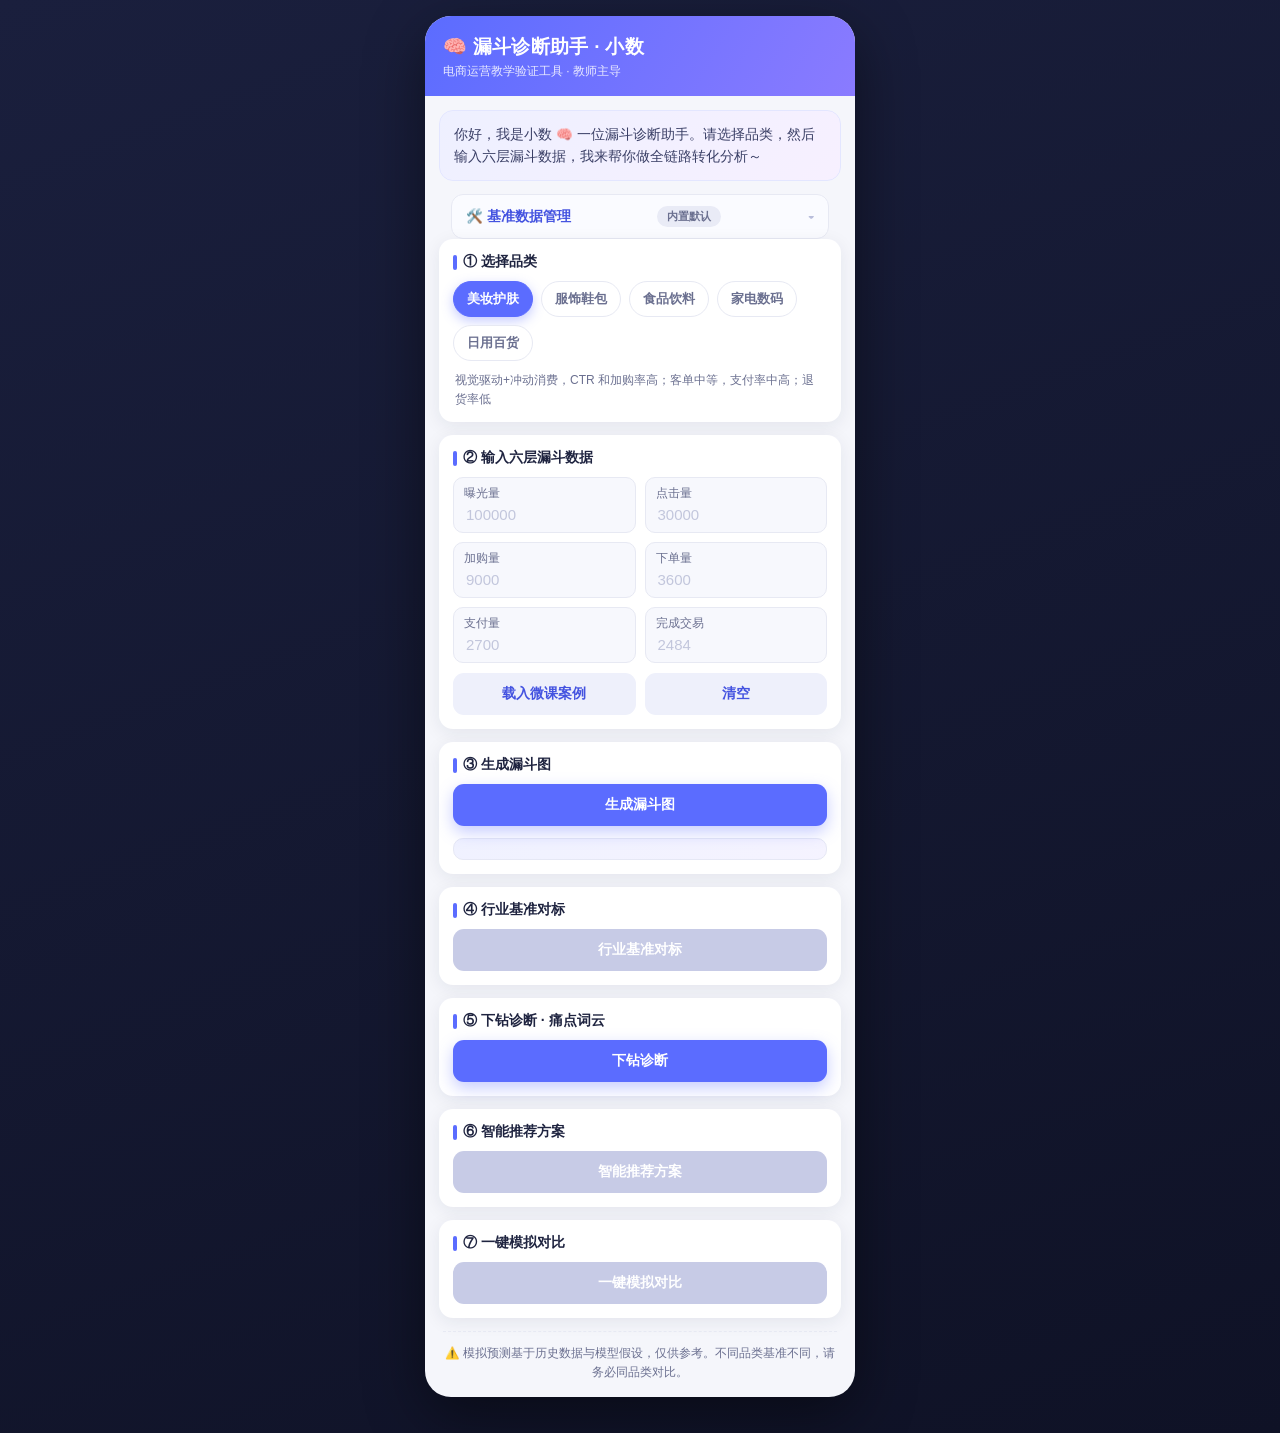
==== index.html @ 8b8bbb86 "小数漏斗诊断助手 H5：ECharts漏斗/对标对比/下钻词云/基准数据动态导入 - 纯前端无后端，适配 Cloudflare Pages 免费静态托管 - ECharts 漏斗图 + 行业基准对标柱" ====
<!DOCTYPE html>
<html lang="zh-CN">
<head>
  <meta charset="UTF-8" />
  <meta name="viewport" content="width=device-width, initial-scale=1.0, maximum-scale=1.0, user-scalable=no, viewport-fit=cover" />
  <meta name="theme-color" content="#5b6cff" />
  <title>漏斗诊断助手 · 小数</title>
  <meta name="description" content="电商数据分析教学工具：输入六层漏斗数据，生成漏斗图、行业基准对标、智能推荐方案与四方案模拟对比。纯前端，无需后端。" />
  <link rel="stylesheet" href="css/style.css" />
</head>
<body>
  <div class="phone">
    <!-- 顶部标题栏 -->
    <header class="app-bar">
      <div class="app-bar-title">🧠 漏斗诊断助手 · 小数</div>
      <div class="app-bar-sub">电商运营教学验证工具 · 教师主导</div>
    </header>

    <main class="screen">
      <!-- 欢迎语 -->
      <section class="welcome" id="welcome"></section>

      <!-- 基准数据管理（导入 / 导出 / 一键更新 / 恢复默认） -->
      <details class="data-mgr" id="data-mgr">
        <summary class="data-mgr-sum">
          <span>🛠️ 基准数据管理</span>
          <span class="src-badge" id="src-badge">内置默认</span>
        </summary>
        <div class="data-mgr-body">
          <p class="dm-hint">基准、方案、词云等参考数据均可编辑。修改后导出 JSON，下次可一键更新，保持数据最新。</p>
          <div class="dm-actions">
            <button class="btn btn-sm" id="btn-export">⬇️ 导出当前JSON</button>
            <button class="btn btn-sm" id="btn-import">⬆️ 导入JSON文件</button>
            <input type="file" id="file-import" accept=".json,application/json" hidden />
            <button class="btn btn-sm btn-warn" id="btn-reset-config">↺ 恢复内置默认</button>
          </div>
          <div class="dm-update">
            <label class="dm-url-label" for="update-url">一键更新地址</label>
            <div class="dm-url-row">
              <input type="text" id="update-url" class="dm-url" placeholder="./benchmark.json" value="./benchmark.json" inputmode="url" />
              <button class="btn btn-sm btn-primary" id="btn-fetch-update">🔄 一键更新</button>
            </div>
          </div>
          <p class="dm-note" id="dm-note"></p>
        </div>
      </details>

      <!-- 品类选择 -->
      <section class="block">
        <div class="block-title">① 选择品类</div>
        <div class="cat-chips" id="cat-chips"></div>
        <p class="bench-logic" id="bench-logic"></p>
        <span class="lock-badge" id="lock-badge">✦ 微课案例已锁定</span>
      </section>

      <!-- 数据输入 -->
      <section class="block">
        <div class="block-title">② 输入六层漏斗数据</div>
        <div class="input-grid">
          <label class="field"><span>曝光量</span><input id="in-exposure" type="number" inputmode="numeric" placeholder="100000" /></label>
          <label class="field"><span>点击量</span><input id="in-click" type="number" inputmode="numeric" placeholder="30000" /></label>
          <label class="field"><span>加购量</span><input id="in-cart" type="number" inputmode="numeric" placeholder="9000" /></label>
          <label class="field"><span>下单量</span><input id="in-order" type="number" inputmode="numeric" placeholder="3600" /></label>
          <label class="field"><span>支付量</span><input id="in-pay" type="number" inputmode="numeric" placeholder="2700" /></label>
          <label class="field"><span>完成交易</span><input id="in-finish" type="number" inputmode="numeric" placeholder="2484" /></label>
        </div>
        <div class="btn-row">
          <button class="btn btn-ghost" id="btn-course">载入微课案例</button>
          <button class="btn btn-ghost" id="btn-reset">清空</button>
        </div>
      </section>

      <!-- 漏斗图 -->
      <section class="block">
        <div class="block-title">③ 生成漏斗图</div>
        <button class="btn btn-primary" id="btn-funnel">生成漏斗图</button>
        <div class="funnel-wrap" id="funnel-wrap"></div>
        <div class="funnel-overall" id="funnel-overall"></div>
      </section>

      <!-- 行业基准对标（含漏斗图对比） -->
      <section class="block">
        <div class="block-title">④ 行业基准对标</div>
        <button class="btn btn-primary" id="btn-bench">行业基准对标</button>
        <div class="benchmark-wrap" id="benchmark-wrap"></div>
      </section>

      <!-- 下钻诊断 · 痛点词云 -->
      <section class="block">
        <div class="block-title">⑤ 下钻诊断 · 痛点词云</div>
        <button class="btn btn-primary" id="btn-drill">下钻诊断</button>
        <div class="drill-wrap" id="drill-wrap"></div>
      </section>

      <!-- 智能推荐方案 -->
      <section class="block">
        <div class="block-title">⑥ 智能推荐方案</div>
        <button class="btn btn-primary" id="btn-plans">智能推荐方案</button>
        <div class="plans-wrap" id="plans-wrap"></div>
      </section>

      <!-- 一键模拟对比 -->
      <section class="block">
        <div class="block-title">⑦ 一键模拟对比</div>
        <button class="btn btn-primary" id="btn-compare">一键模拟对比</button>
        <div class="compare-wrap" id="compare-wrap"></div>
      </section>

      <!-- 免责声明 -->
      <footer class="disclaimer" id="disclaimer"></footer>
    </main>
  </div>

  <div class="toast" id="toast"></div>

  <script src="vendor/echarts.min.js"></script>
  <script src="vendor/echarts-wordcloud.min.js"></script>
  <script src="js/data.js"></script>
  <script src="js/app.js"></script>
</body>
</html>
---- css/style.css ----
/* ============================================================
 * 小数 · 漏斗诊断助手 — 移动端 H5 样式
 * ============================================================ */
:root {
  --bg: #0f1226;
  --screen: #f5f6fb;
  --card: #ffffff;
  --ink: #1f2440;
  --ink-soft: #6b7090;
  --primary: #5b6cff;
  --primary-d: #4453e0;
  --good: #1faa6b;   /* 🟢 */
  --mid: #e0a300;    /* 🟡 */
  --low: #e5484d;    /* 🔴 */
  --line: #e7e9f3;
  --radius: 14px;
  --shadow: 0 4px 18px rgba(31, 36, 64, 0.08);
}

* { box-sizing: border-box; -webkit-tap-highlight-color: transparent; }
html, body { margin: 0; padding: 0; }
body {
  font-family: -apple-system, BlinkMacSystemFont, "PingFang SC", "Microsoft YaHei", "Segoe UI", Roboto, sans-serif;
  background: linear-gradient(160deg, #1a1f3d 0%, #0f1226 100%);
  color: var(--ink);
  display: flex;
  justify-content: center;
  min-height: 100vh;
  padding: 16px 0 36px;
}

/* 手机外框 */
.phone {
  width: 100%;
  max-width: 430px;
  min-height: 92vh;
  background: var(--screen);
  border-radius: 26px;
  overflow: hidden;
  box-shadow: 0 18px 60px rgba(0, 0, 0, 0.45);
  display: flex;
  flex-direction: column;
}

/* 顶部栏 */
.app-bar {
  background: linear-gradient(120deg, var(--primary), #8a7bff);
  color: #fff;
  padding: 18px 18px 16px;
}
.app-bar-title { font-size: 19px; font-weight: 700; letter-spacing: .3px; }
.app-bar-sub { font-size: 12px; opacity: .85; margin-top: 3px; }

.screen { padding: 14px 14px 8px; overflow-y: auto; flex: 1; }

/* 通用块 */
.block {
  background: var(--card);
  border-radius: var(--radius);
  padding: 14px;
  margin-bottom: 13px;
  box-shadow: var(--shadow);
}
.block-title {
  font-size: 14px;
  font-weight: 700;
  margin-bottom: 10px;
  color: var(--ink);
  display: flex;
  align-items: center;
  gap: 6px;
}
.block-title::before {
  content: "";
  width: 4px; height: 15px;
  background: var(--primary);
  border-radius: 2px;
}

.welcome {
  background: linear-gradient(135deg, #eef0ff, #f7f0ff);
  border: 1px solid #e3e6ff;
  border-radius: var(--radius);
  padding: 13px 14px;
  font-size: 13.5px;
  line-height: 1.6;
  color: #3a3f66;
  margin-bottom: 13px;
}

/* 品类 chips */
.cat-chips { display: flex; flex-wrap: wrap; gap: 8px; }
.cat-chip {
  border: 1.5px solid var(--line);
  background: #fff;
  color: var(--ink-soft);
  border-radius: 999px;
  padding: 8px 13px;
  font-size: 13px;
  font-weight: 600;
  cursor: pointer;
  transition: all .15s;
}
.cat-chip.active {
  border-color: var(--primary);
  background: var(--primary);
  color: #fff;
  box-shadow: 0 4px 12px rgba(91, 108, 255, .35);
}
.bench-logic {
  font-size: 12px;
  color: var(--ink-soft);
  line-height: 1.55;
  margin: 10px 2px 0;
}
.lock-badge {
  display: none;
  margin-top: 10px;
  background: #fff4e0;
  color: #a9700a;
  border: 1px solid #ffd699;
  border-radius: 8px;
  padding: 6px 10px;
  font-size: 12px;
  font-weight: 600;
}
.lock-badge.show { display: inline-block; }

/* 输入区 */
.input-grid {
  display: grid;
  grid-template-columns: 1fr 1fr;
  gap: 9px;
}
.field {
  display: flex;
  flex-direction: column;
  gap: 4px;
  background: #f7f8fd;
  border: 1px solid var(--line);
  border-radius: 10px;
  padding: 8px 10px;
}
.field span { font-size: 11.5px; color: var(--ink-soft); }
.field input {
  border: none;
  background: transparent;
  font-size: 15px;
  font-weight: 600;
  color: var(--ink);
  width: 100%;
  outline: none;
}
.field input::placeholder { color: #c2c6dc; font-weight: 400; }

.btn-row { display: flex; gap: 9px; margin-top: 10px; }
.btn {
  flex: 1;
  border: none;
  border-radius: 11px;
  padding: 12px;
  font-size: 14px;
  font-weight: 700;
  cursor: pointer;
  transition: transform .08s, opacity .15s;
}
.btn:active { transform: scale(.98); }
.btn-primary {
  width: 100%;
  background: var(--primary);
  color: #fff;
  box-shadow: 0 6px 16px rgba(91, 108, 255, .35);
}
.btn-primary:disabled {
  background: #c7cbe6;
  color: #fff;
  box-shadow: none;
  cursor: not-allowed;
}
.btn-ghost {
  background: #eef0fb;
  color: var(--primary-d);
}
.btn-sm {
  flex: 1 1 auto;
  min-width: 96px;
  padding: 9px 10px;
  font-size: 12.5px;
  font-weight: 600;
  border-radius: 9px;
  background: #eef0fb;
  color: var(--primary-d);
  box-shadow: none;
}
.btn-sm.btn-primary { background: var(--primary); color: #fff; box-shadow: 0 4px 12px rgba(91,108,255,.3); }
.btn-warn { background: #fff3e6; color: #c9711a; }
.btn-sm:active { transform: scale(.98); }

/* 漏斗图 */
.funnel-wrap { margin-top: 12px; }
.hdot {
  display: inline-block;
  width: 10px;
  height: 10px;
  border-radius: 50%;
  flex-shrink: 0;
  vertical-align: middle;
}
.hdot.good { background: var(--good); box-shadow: 0 0 0 2px rgba(31, 170, 107, .25); }
.hdot.mid  { background: var(--mid);  box-shadow: 0 0 0 2px rgba(224, 163, 0, .22); }
.hdot.low  { background: var(--low);  box-shadow: 0 0 0 2px rgba(229, 72, 77, .25); }
.hdot.neutral { background: #6a7bff; box-shadow: 0 0 0 2px rgba(106, 123, 255, .22); }

.funnel-chart { margin-top: 6px; }
.funnel-caption {
  text-align: center;
  font-size: 11.5px;
  color: var(--ink-soft);
  margin: 6px 0 14px;
  line-height: 1.7;
}

/* ECharts 容器 */
.echart-box {
  width: 100%;
  height: 300px;
  margin: 4px auto 0;
}
.echart-box--sm { height: 250px; }
.echart-box--cloud { height: 210px; }

/* 漏斗数据明细表 */
.funnel-table {
  border: 1px solid #eceef6;
  border-radius: 12px;
  overflow: hidden;
  background: #fff;
}
.fc-row {
  display: grid;
  grid-template-columns: 1.1fr 1fr 1.3fr 1.6fr;
  align-items: center;
  gap: 6px;
  padding: 11px 12px;
  font-size: 12.5px;
  border-bottom: 1px solid #f1f2f8;
}
.fc-row:last-child { border-bottom: none; }
.fc-row.alert { background: #fff5f5; }
.fc-name { font-weight: 700; color: var(--ink); }
.fc-val { font-weight: 700; color: #2b2f48; font-variant-numeric: tabular-nums; }
.fc-share { color: var(--ink-soft); font-size: 11.5px; }
.fc-conv { display: flex; align-items: center; gap: 6px; flex-wrap: wrap; justify-content: flex-end; }
.fc-chip {
  display: inline-flex;
  align-items: center;
  gap: 4px;
  padding: 3px 8px;
  border-radius: 999px;
  font-weight: 700;
  font-size: 11.5px;
  background: #f1f2f8;
  color: #4a4f6a;
}
.fc-chip.good { background: rgba(31, 158, 107, .12); color: #1f9e6b; }
.fc-chip.mid  { background: rgba(217, 154, 0, .12);  color: #b07d00; }
.fc-chip.low  { background: rgba(229, 72, 77, .12);  color: #d23a3f; }
.fc-chip.neutral { background: rgba(106, 123, 255, .12); color: #5560e0; }
.fc-drop { font-size: 11px; color: #9aa0b5; }

.funnel-overall {
  margin-top: 12px;
  text-align: center;
  font-size: 13px;
  color: var(--ink);
  font-weight: 700;
  background: linear-gradient(90deg, rgba(106,123,255,.10), rgba(155,139,255,.10));
  border: 1px solid #e6e8f5;
  border-radius: 10px;
  padding: 10px;
}

/* 下钻诊断 + 痛点词云 */
.drill-cards {
  display: grid;
  grid-template-columns: 1fr 1fr;
  gap: 8px;
  margin: 4px 0 10px;
}
.drill-card {
  border: 1px solid var(--line);
  border-left: 4px solid #c9cee0;
  border-radius: 10px;
  padding: 10px 11px;
  background: #fff;
}
.drill-card.good { border-left-color: var(--good); }
.drill-card.mid  { border-left-color: var(--mid); }
.drill-card.low  { border-left-color: var(--low); background: #fff7f7; }
.drill-top { display: flex; justify-content: space-between; align-items: baseline; }
.drill-step { font-weight: 700; font-size: 13px; color: var(--ink); }
.drill-rate { font-weight: 800; font-size: 16px; color: #2b2f48; font-variant-numeric: tabular-nums; }
.drill-h { display: flex; align-items: center; gap: 5px; font-size: 11.5px; color: var(--ink-soft); margin: 4px 0 6px; }
.drill-text { font-size: 11.5px; color: #5a607c; line-height: 1.6; margin: 0; }
.drill-cloud-title {
  font-size: 12.5px;
  font-weight: 700;
  color: var(--ink);
  margin: 6px 0 4px;
  text-align: center;
}

/* 基准对标表 */
.card-title { font-size: 14px; font-weight: 700; margin-bottom: 10px; }
.card-title b { color: var(--primary-d); }
.bench-table {
  width: 100%;
  border-collapse: collapse;
  font-size: 12px;
}
.bench-table th, .bench-table td {
  padding: 8px 6px;
  text-align: center;
  border-bottom: 1px solid var(--line);
}
.bench-table th { color: var(--ink-soft); font-weight: 600; background: #f7f8fd; }
.bench-table td.c-step { text-align: left; font-weight: 600; }
.bench-table tr.low td.c-val { color: var(--low); font-weight: 700; }
.bench-table tr.good td.c-val { color: var(--good); font-weight: 700; }
.bench-table tr.low { background: #fff5f5; }
.bench-table tr.good { background: #f1fbf6; }
.bench-table td.c-health {
  text-align: left;
  display: flex;
  align-items: center;
  gap: 5px;
}
.bench-table .c-health span { font-size: 11px; color: var(--ink-soft); }
.bench-note .hdot { margin: 0 2px 0 6px; vertical-align: middle; }
.bench-note { font-size: 11.5px; color: var(--ink-soft); margin: 10px 2px 0; line-height: 1.6; }

/* 方案卡片 */
.plan-grid { display: grid; grid-template-columns: 1fr 1fr; gap: 10px; }
.plan-card {
  border: 1px solid var(--line);
  border-radius: 12px;
  padding: 11px;
  background: #fff;
}
.plan-card.best {
  border-color: var(--good);
  background: #f1fbf6;
  box-shadow: 0 4px 14px rgba(31, 170, 107, .2);
}
.plan-head { display: flex; align-items: center; gap: 6px; margin-bottom: 8px; flex-wrap: wrap; }
.plan-key {
  background: var(--primary);
  color: #fff;
  width: 20px; height: 20px;
  border-radius: 6px;
  display: inline-flex;
  align-items: center;
  justify-content: center;
  font-size: 12px;
  font-weight: 700;
}
.plan-name { font-size: 13px; font-weight: 700; }
.plan-star { font-size: 11px; color: var(--good); margin-left: auto; font-weight: 700; }
.plan-metrics { display: flex; flex-direction: column; gap: 4px; }
.pm { display: flex; justify-content: space-between; font-size: 12px; }
.pm-l { color: var(--ink-soft); }
.pm-v { font-weight: 700; }
.pm-v.up { color: var(--good); }
.pm-v.down { color: var(--low); }
.plan-tag {
  margin-top: 8px;
  display: inline-block;
  background: #eef0fb;
  color: var(--primary-d);
  border-radius: 6px;
  padding: 3px 8px;
  font-size: 11px;
  font-weight: 600;
}
.plan-extra { margin-top: 6px; font-size: 11px; color: var(--ink-soft); }
.plan-logic { margin-top: 8px; font-size: 11.5px; color: var(--ink-soft); }
.plan-logic summary { cursor: pointer; color: var(--primary-d); font-weight: 600; }
.plan-logic p { margin: 6px 0 0; line-height: 1.55; }

/* 模拟对比卡片 */
.cmp-grid { display: grid; grid-template-columns: 1fr 1fr; gap: 10px; }
.cmp-card {
  border: 1px solid var(--line);
  border-radius: 12px;
  padding: 11px;
  position: relative;
}
.cmp-card.best {
  border-color: var(--good);
  background: #f1fbf6;
  box-shadow: 0 4px 14px rgba(31, 170, 107, .22);
}
.cmp-head { display: flex; align-items: center; gap: 6px; margin-bottom: 6px; }
.cmp-key {
  background: var(--primary); color: #fff;
  width: 20px; height: 20px; border-radius: 6px;
  display: inline-flex; align-items: center; justify-content: center;
  font-size: 12px; font-weight: 700;
}
.cmp-name { font-size: 13px; font-weight: 700; }
.cmp-pay { font-size: 12px; color: var(--ink-soft); margin-bottom: 6px; }
.cmp-pay b { color: var(--ink); font-size: 14px; }
.cmp-row { display: flex; justify-content: space-between; font-size: 12px; padding: 2px 0; }
.cmp-row b.up { color: var(--good); }
.cmp-row b.down { color: var(--low); }
.cmp-tag { margin-top: 6px; font-size: 11px; font-weight: 600; color: var(--primary-d); }
.cmp-best-flag {
  margin-top: 8px;
  background: var(--good);
  color: #fff;
  text-align: center;
  border-radius: 7px;
  padding: 4px;
  font-size: 11.5px;
  font-weight: 700;
}

/* 基准数据管理面板 */
.data-mgr {
  margin: 10px 12px 0;
  border: 1px solid var(--line);
  border-radius: 12px;
  background: #fafbff;
  overflow: hidden;
}
.data-mgr-sum {
  display: flex;
  align-items: center;
  justify-content: space-between;
  padding: 11px 14px;
  cursor: pointer;
  font-size: 13.5px;
  font-weight: 700;
  color: var(--primary-d);
  user-select: none;
}
.data-mgr-sum::-webkit-details-marker { display: none; }
.data-mgr-sum::after { content: '▾'; color: #b9bedb; font-size: 12px; transition: transform .2s; }
.data-mgr[open] .data-mgr-sum::after { transform: rotate(180deg); }
.src-badge {
  font-size: 11px;
  font-weight: 600;
  color: #6b7090;
  background: #e9ebf6;
  border-radius: 20px;
  padding: 3px 10px;
}
.src-badge.imported { color: #1f9e6b; background: #e3f6ec; }
.data-mgr-body { padding: 4px 14px 14px; }
.dm-hint { font-size: 11.5px; color: var(--ink-soft); line-height: 1.6; margin: 2px 0 10px; }
.dm-actions { display: flex; flex-wrap: wrap; gap: 8px; }
.dm-update { margin-top: 12px; }
.dm-url-label { display: block; font-size: 11.5px; color: var(--ink-soft); margin-bottom: 5px; }
.dm-url-row { display: flex; gap: 8px; }
.dm-url {
  flex: 1 1 auto;
  min-width: 0;
  padding: 9px 10px;
  font-size: 12.5px;
  border: 1px solid var(--line);
  border-radius: 9px;
  background: #fff;
  color: var(--ink);
}
.dm-url:focus { outline: none; border-color: var(--primary); }
.dm-note { font-size: 11px; color: var(--ink-soft); line-height: 1.6; margin: 12px 0 0; }

/* 免责声明 */
.disclaimer {
  margin: 4px 4px 8px;
  font-size: 11.5px;
  color: var(--ink-soft);
  text-align: center;
  line-height: 1.6;
  border-top: 1px dashed var(--line);
  padding-top: 12px;
}

/* Toast */
.toast {
  position: fixed;
  left: 50%;
  bottom: 30px;
  transform: translateX(-50%) translateY(20px);
  background: #1f2440;
  color: #fff;
  padding: 11px 16px;
  border-radius: 999px;
  font-size: 13px;
  font-weight: 500;
  max-width: 88%;
  text-align: center;
  opacity: 0;
  pointer-events: none;
  transition: all .25s;
  z-index: 99;
  box-shadow: 0 8px 24px rgba(0,0,0,.3);
}
.toast.show { opacity: 1; transform: translateX(-50%) translateY(0); }
.toast.error { background: var(--low); }
.toast.warn { background: #b9821a; }
.toast.info { background: #1f2440; }
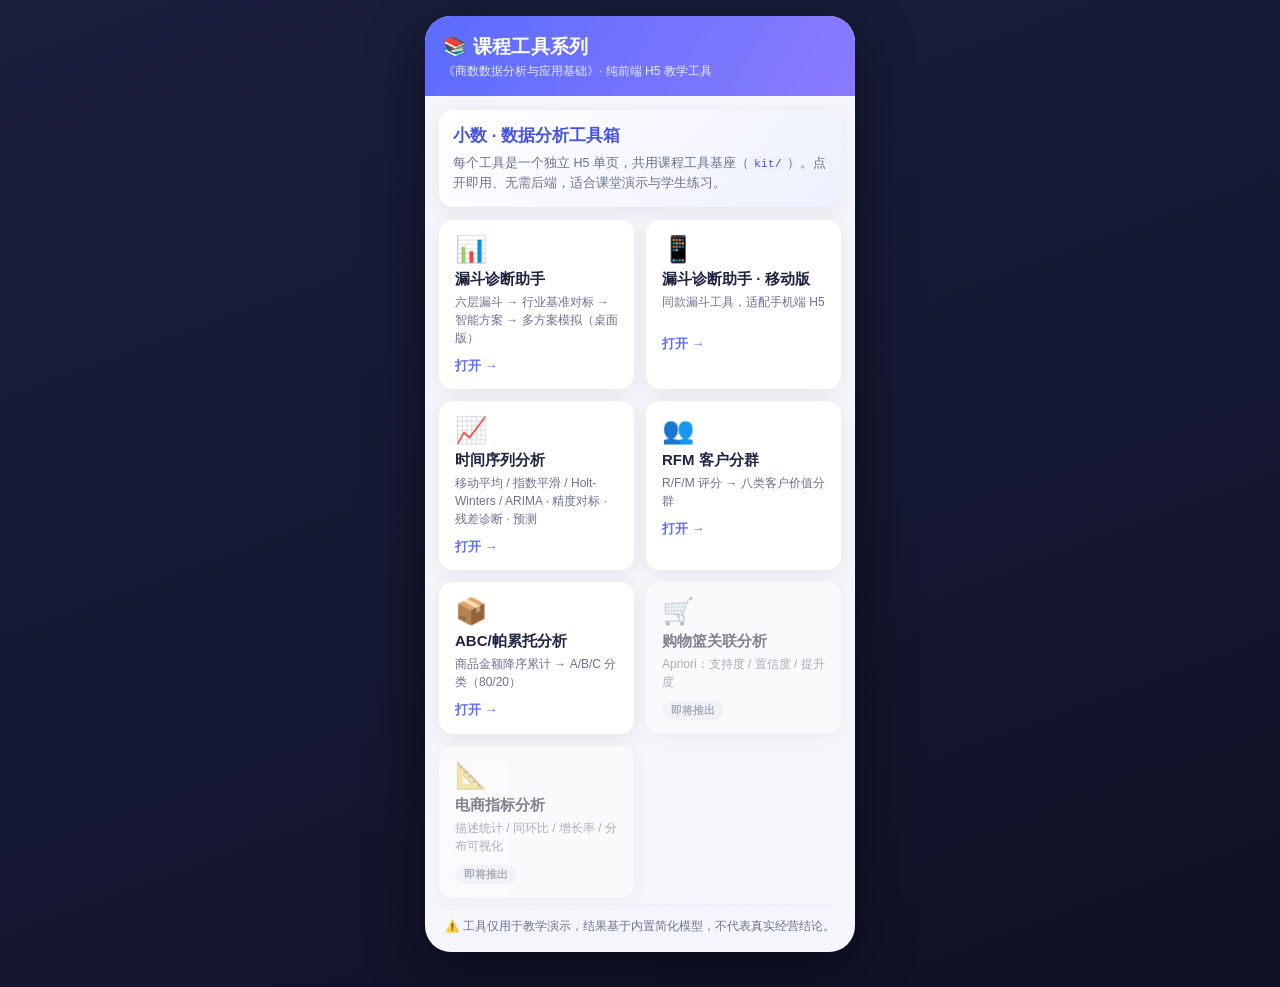
==== commit f0a2125e: "feat: 新增 RFM 客户分群 + ABC/帕累托分析，时间序列深化(平稳性/ACF·PACF/季节分解/ARIMA)，index 作主页，更新 README" ====
--- a/index.html
+++ b/index.html
@@ -4,118 +4,71 @@
   <meta charset="UTF-8" />
   <meta name="viewport" content="width=device-width, initial-scale=1.0, maximum-scale=1.0, user-scalable=no, viewport-fit=cover" />
   <meta name="theme-color" content="#5b6cff" />
-  <title>漏斗诊断助手 · 小数</title>
-  <meta name="description" content="电商数据分析教学工具：输入六层漏斗数据，生成漏斗图、行业基准对标、智能推荐方案与四方案模拟对比。纯前端，无需后端。" />
+  <title>商数数据分析与应用基础 · 课程工具系列</title>
+  <meta name="description" content="《商数数据分析与应用基础》课程纯前端 H5 教学工具系列：漏斗诊断、时间序列、RFM、ABC/帕累托等，点开即用，无需后端。" />
   <link rel="stylesheet" href="css/style.css" />
+  <link rel="stylesheet" href="css/home.css" />
 </head>
 <body>
   <div class="phone">
-    <!-- 顶部标题栏 -->
     <header class="app-bar">
-      <div class="app-bar-title">🧠 漏斗诊断助手 · 小数</div>
-      <div class="app-bar-sub">电商运营教学验证工具 · 教师主导</div>
+      <div class="app-bar-title">📚 课程工具系列</div>
+      <div class="app-bar-sub">《商数数据分析与应用基础》· 纯前端 H5 教学工具</div>
     </header>
 
     <main class="screen">
-      <!-- 欢迎语 -->
-      <section class="welcome" id="welcome"></section>
-
-      <!-- 基准数据管理（导入 / 导出 / 一键更新 / 恢复默认） -->
-      <details class="data-mgr" id="data-mgr">
-        <summary class="data-mgr-sum">
-          <span>🛠️ 基准数据管理</span>
-          <span class="src-badge" id="src-badge">内置默认</span>
-        </summary>
-        <div class="data-mgr-body">
-          <p class="dm-hint">基准、方案、词云等参考数据均可编辑。修改后导出 JSON，下次可一键更新，保持数据最新。</p>
-          <div class="dm-actions">
-            <button class="btn btn-sm" id="btn-export">⬇️ 导出当前JSON</button>
-            <button class="btn btn-sm" id="btn-import">⬆️ 导入JSON文件</button>
-            <input type="file" id="file-import" accept=".json,application/json" hidden />
-            <button class="btn btn-sm btn-warn" id="btn-reset-config">↺ 恢复内置默认</button>
-          </div>
-          <div class="dm-update">
-            <label class="dm-url-label" for="update-url">一键更新地址</label>
-            <div class="dm-url-row">
-              <input type="text" id="update-url" class="dm-url" placeholder="./benchmark.json" value="./benchmark.json" inputmode="url" />
-              <button class="btn btn-sm btn-primary" id="btn-fetch-update">🔄 一键更新</button>
-            </div>
-          </div>
-          <p class="dm-note" id="dm-note"></p>
-        </div>
-      </details>
-
-      <!-- 品类选择 -->
-      <section class="block">
-        <div class="block-title">① 选择品类</div>
-        <div class="cat-chips" id="cat-chips"></div>
-        <p class="bench-logic" id="bench-logic"></p>
-        <span class="lock-badge" id="lock-badge">✦ 微课案例已锁定</span>
+      <section class="block home-hero">
+        <div class="home-hero-title">小数 · 数据分析工具箱</div>
+        <p class="home-hero-desc">每个工具是一个独立 H5 单页，共用课程工具基座（<code>kit/</code>）。点开即用、无需后端，适合课堂演示与学生练习。</p>
       </section>
 
-      <!-- 数据输入 -->
-      <section class="block">
-        <div class="block-title">② 输入六层漏斗数据</div>
-        <div class="input-grid">
-          <label class="field"><span>曝光量</span><input id="in-exposure" type="number" inputmode="numeric" placeholder="100000" /></label>
-          <label class="field"><span>点击量</span><input id="in-click" type="number" inputmode="numeric" placeholder="30000" /></label>
-          <label class="field"><span>加购量</span><input id="in-cart" type="number" inputmode="numeric" placeholder="9000" /></label>
-          <label class="field"><span>下单量</span><input id="in-order" type="number" inputmode="numeric" placeholder="3600" /></label>
-          <label class="field"><span>支付量</span><input id="in-pay" type="number" inputmode="numeric" placeholder="2700" /></label>
-          <label class="field"><span>完成交易</span><input id="in-finish" type="number" inputmode="numeric" placeholder="2484" /></label>
-        </div>
-        <div class="btn-row">
-          <button class="btn btn-ghost" id="btn-course">载入微课案例</button>
-          <button class="btn btn-ghost" id="btn-reset">清空</button>
-        </div>
-      </section>
+      <div class="tool-grid">
+        <a class="tool-card" href="funnel.html">
+          <div class="tool-ico">📊</div>
+          <div class="tool-name">漏斗诊断助手</div>
+          <div class="tool-desc">六层漏斗 → 行业基准对标 → 智能方案 → 多方案模拟（桌面版）</div>
+          <div class="tool-go">打开 →</div>
+        </a>
+        <a class="tool-card" href="xiaoshu.html">
+          <div class="tool-ico">📱</div>
+          <div class="tool-name">漏斗诊断助手 · 移动版</div>
+          <div class="tool-desc">同款漏斗工具，适配手机端 H5</div>
+          <div class="tool-go">打开 →</div>
+        </a>
+        <a class="tool-card" href="timeseries.html">
+          <div class="tool-ico">📈</div>
+          <div class="tool-name">时间序列分析</div>
+          <div class="tool-desc">移动平均 / 指数平滑 / Holt-Winters / ARIMA · 精度对标 · 残差诊断 · 预测</div>
+          <div class="tool-go">打开 →</div>
+        </a>
+        <a class="tool-card" href="rfm.html">
+          <div class="tool-ico">👥</div>
+          <div class="tool-name">RFM 客户分群</div>
+          <div class="tool-desc">R/F/M 评分 → 八类客户价值分群</div>
+          <div class="tool-go">打开 →</div>
+        </a>
+        <a class="tool-card" href="abc.html">
+          <div class="tool-ico">📦</div>
+          <div class="tool-name">ABC/帕累托分析</div>
+          <div class="tool-desc">商品金额降序累计 → A/B/C 分类（80/20）</div>
+          <div class="tool-go">打开 →</div>
+        </a>
+        <a class="tool-card locked" href="#">
+          <div class="tool-ico">🛒</div>
+          <div class="tool-name">购物篮关联分析</div>
+          <div class="tool-desc">Apriori：支持度 / 置信度 / 提升度</div>
+          <div class="tool-badge">即将推出</div>
+        </a>
+        <a class="tool-card locked" href="#">
+          <div class="tool-ico">📐</div>
+          <div class="tool-name">电商指标分析</div>
+          <div class="tool-desc">描述统计 / 同环比 / 增长率 / 分布可视化</div>
+          <div class="tool-badge">即将推出</div>
+        </a>
+      </div>
 
-      <!-- 漏斗图 -->
-      <section class="block">
-        <div class="block-title">③ 生成漏斗图</div>
-        <button class="btn btn-primary" id="btn-funnel">生成漏斗图</button>
-        <div class="funnel-wrap" id="funnel-wrap"></div>
-        <div class="funnel-overall" id="funnel-overall"></div>
-      </section>
-
-      <!-- 行业基准对标（含漏斗图对比） -->
-      <section class="block">
-        <div class="block-title">④ 行业基准对标</div>
-        <button class="btn btn-primary" id="btn-bench">行业基准对标</button>
-        <div class="benchmark-wrap" id="benchmark-wrap"></div>
-      </section>
-
-      <!-- 下钻诊断 · 痛点词云 -->
-      <section class="block">
-        <div class="block-title">⑤ 下钻诊断 · 痛点词云</div>
-        <button class="btn btn-primary" id="btn-drill">下钻诊断</button>
-        <div class="drill-wrap" id="drill-wrap"></div>
-      </section>
-
-      <!-- 智能推荐方案 -->
-      <section class="block">
-        <div class="block-title">⑥ 智能推荐方案</div>
-        <button class="btn btn-primary" id="btn-plans">智能推荐方案</button>
-        <div class="plans-wrap" id="plans-wrap"></div>
-      </section>
-
-      <!-- 一键模拟对比 -->
-      <section class="block">
-        <div class="block-title">⑦ 一键模拟对比</div>
-        <button class="btn btn-primary" id="btn-compare">一键模拟对比</button>
-        <div class="compare-wrap" id="compare-wrap"></div>
-      </section>
-
-      <!-- 免责声明 -->
-      <footer class="disclaimer" id="disclaimer"></footer>
+      <footer class="disclaimer">⚠️ 工具仅用于教学演示，结果基于内置简化模型，不代表真实经营结论。</footer>
     </main>
   </div>
-
-  <div class="toast" id="toast"></div>
-
-  <script src="vendor/echarts.min.js"></script>
-  <script src="vendor/echarts-wordcloud.min.js"></script>
-  <script src="js/data.js"></script>
-  <script src="js/app.js"></script>
 </body>
 </html>
--- a/css/home.css
+++ b/css/home.css
@@ -0,0 +1,57 @@
+/* ============================================================
+ * 课程工具系列 · 主页与通用样式（返回链接、工具卡片网格）
+ * 由 index.html / funnel.html / xiaoshu.html 共用
+ * ============================================================ */
+
+/* 返回课程工具（主页）链接，放在 app-bar 顶部 */
+.app-bar-back {
+  display: inline-block;
+  font-size: 13px;
+  color: #fff;
+  opacity: .92;
+  text-decoration: none;
+  margin-bottom: 6px;
+}
+.app-bar-back:hover { opacity: 1; }
+
+/* 主页 hero 简介 */
+.home-hero { background: linear-gradient(135deg, #ffffff, #eef0ff); }
+.home-hero-title { font-size: 17px; font-weight: 800; color: var(--primary-d); margin-bottom: 6px; }
+.home-hero-desc { font-size: 12.5px; color: var(--ink-soft); line-height: 1.6; margin: 0; }
+.home-hero-desc code {
+  background: #eef0fb; color: var(--primary-d); padding: 1px 5px; border-radius: 5px; font-size: 11.5px;
+}
+
+/* 工具卡片网格：移动端单列，宽屏两列 */
+.tool-grid { display: grid; grid-template-columns: 1fr; gap: 12px; margin: 2px 0 6px; }
+@media (min-width: 560px) { .tool-grid { grid-template-columns: 1fr 1fr; } }
+
+.tool-card {
+  display: block;
+  text-decoration: none;
+  color: var(--ink);
+  background: var(--card);
+  border-radius: var(--radius);
+  padding: 15px 15px 13px;
+  box-shadow: var(--shadow);
+  border: 1px solid transparent;
+  transition: transform .15s ease, border-color .15s ease;
+}
+.tool-card:hover { border-color: var(--primary); transform: translateY(-2px); }
+.tool-ico { font-size: 26px; line-height: 1; }
+.tool-name { font-weight: 700; font-size: 15px; margin: 8px 0 4px; }
+.tool-desc { font-size: 12px; color: var(--ink-soft); line-height: 1.5; min-height: 32px; }
+.tool-go { margin-top: 10px; color: var(--primary); font-weight: 700; font-size: 13px; }
+
+/* 尚未实现的工具：灰态占位，不可点 */
+.tool-card.locked { opacity: .55; pointer-events: none; filter: grayscale(.35); }
+.tool-badge {
+  margin-top: 10px;
+  display: inline-block;
+  font-size: 11px;
+  font-weight: 600;
+  background: #eef0f8;
+  color: var(--ink-soft);
+  padding: 2px 9px;
+  border-radius: 20px;
+}
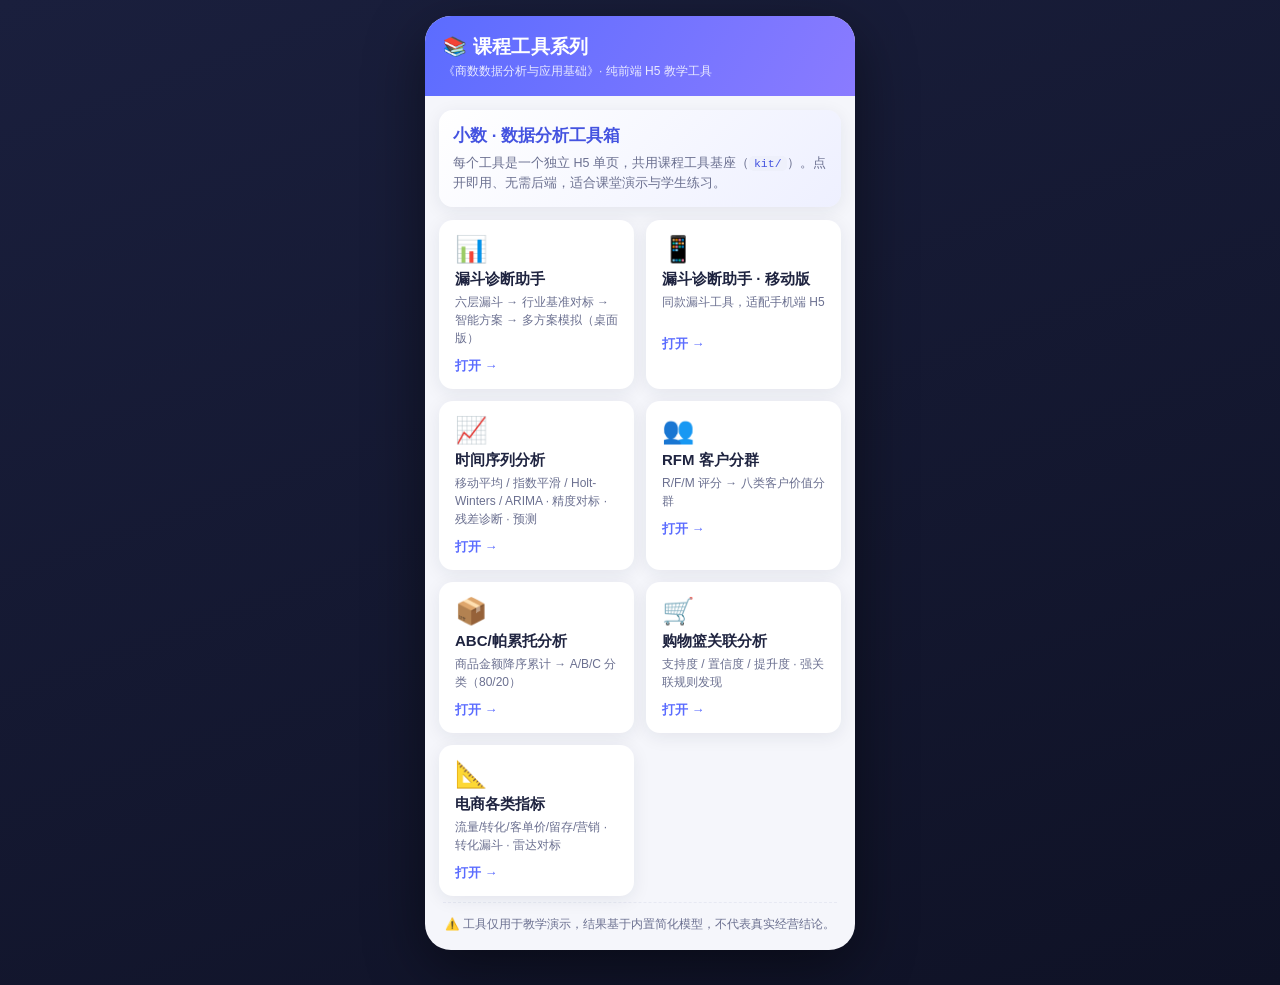
==== commit 621c3e68: "feat: 新增购物篮关联分析 + 电商各类指标（支持度/置信度/提升度、转化漏斗/关键比率/雷达对标），主页解锁全部 6 工具，README 升至 v4.0" ====
--- a/index.html
+++ b/index.html
@@ -53,17 +53,17 @@
           <div class="tool-desc">商品金额降序累计 → A/B/C 分类（80/20）</div>
           <div class="tool-go">打开 →</div>
         </a>
-        <a class="tool-card locked" href="#">
+        <a class="tool-card" href="basket.html">
           <div class="tool-ico">🛒</div>
           <div class="tool-name">购物篮关联分析</div>
-          <div class="tool-desc">Apriori：支持度 / 置信度 / 提升度</div>
-          <div class="tool-badge">即将推出</div>
+          <div class="tool-desc">支持度 / 置信度 / 提升度 · 强关联规则发现</div>
+          <div class="tool-go">打开 →</div>
         </a>
-        <a class="tool-card locked" href="#">
+        <a class="tool-card" href="metrics.html">
           <div class="tool-ico">📐</div>
-          <div class="tool-name">电商指标分析</div>
-          <div class="tool-desc">描述统计 / 同环比 / 增长率 / 分布可视化</div>
-          <div class="tool-badge">即将推出</div>
+          <div class="tool-name">电商各类指标</div>
+          <div class="tool-desc">流量/转化/客单价/留存/营销 · 转化漏斗 · 雷达对标</div>
+          <div class="tool-go">打开 →</div>
         </a>
       </div>
 
